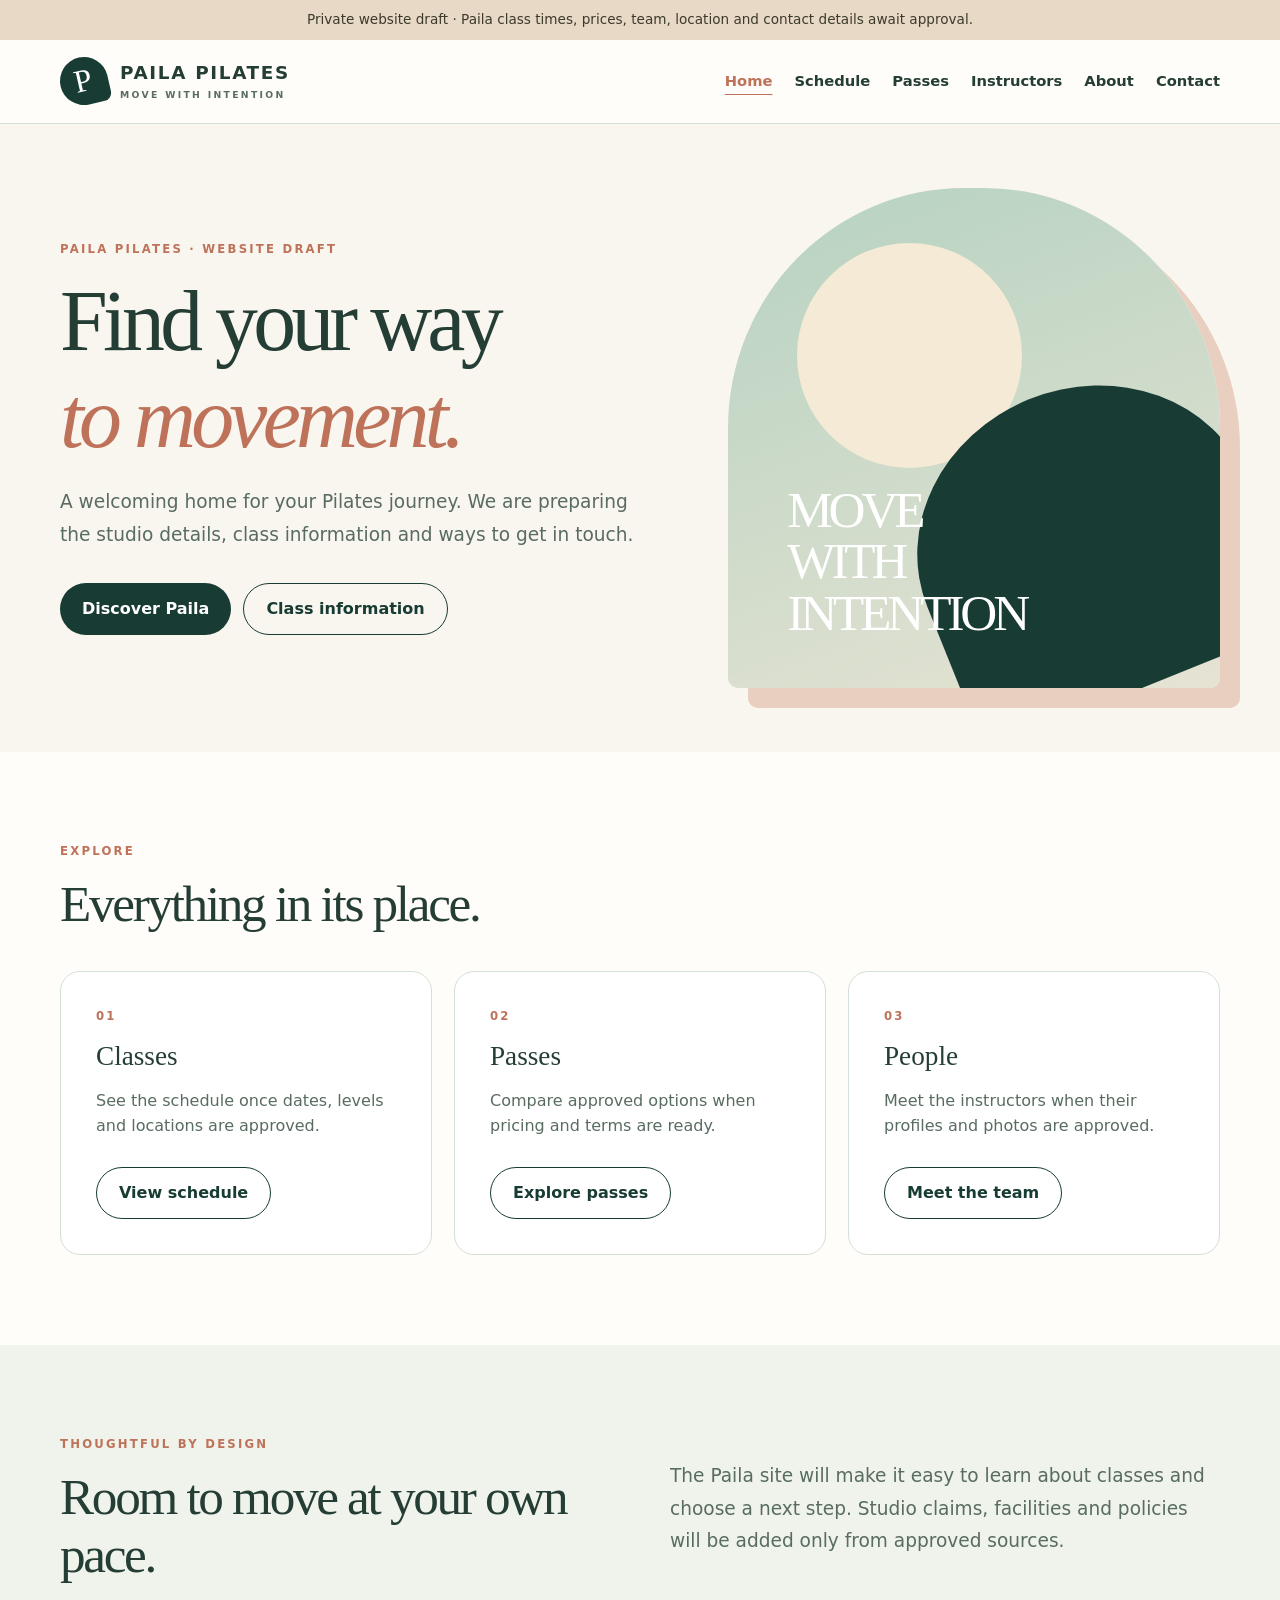
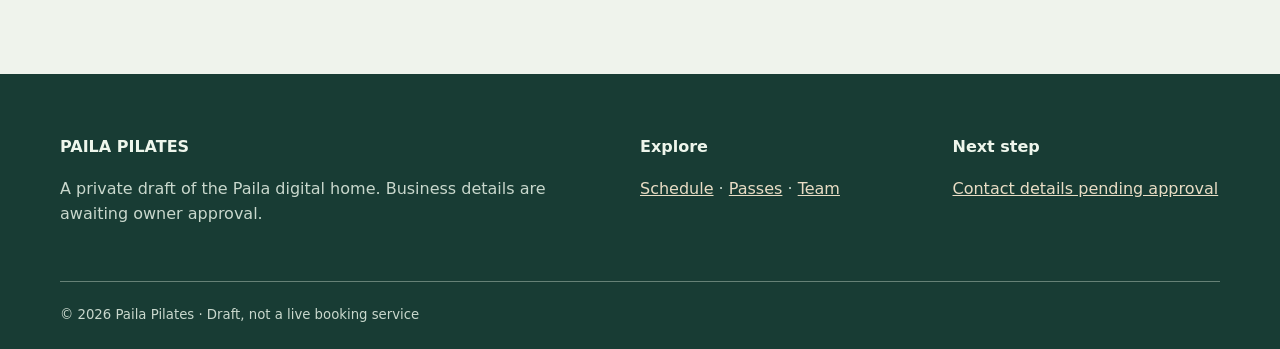
==== index.html @ caf9ebae "Add private Paila Pilates website draft" ====
<!doctype html>
<html lang="en"><head><meta charset="utf-8"><meta name="viewport" content="width=device-width,initial-scale=1"><meta name="description" content="A calm place to begin"><meta name="robots" content="noindex,nofollow"><title>Home | Paila Pilates</title><link rel="stylesheet" href="assets/css/styles.css"><script defer src="data/site-data.js"></script><script defer src="assets/js/shared.js"></script></head><body><a class="skip" href="#main">Skip to content</a><div class="draft-banner" role="status"><div class="wrap">Private website draft · Paila class times, prices, team, location and contact details await approval.</div></div><header class="site-header"><div class="wrap nav"><a class="brand" href="index.html" aria-label="Paila Pilates home"><span class="mark" aria-hidden="true">P</span><span>PAILA <b>PILATES</b><small>MOVE WITH INTENTION</small></span></a><button class="menu" type="button" aria-label="Open menu" aria-controls="navigation" aria-expanded="false">Menu</button><nav id="navigation" aria-label="Main navigation"><a href="index.html" aria-current="page">Home</a><a href="schedule.html">Schedule</a><a href="passes.html">Passes</a><a href="instructors.html">Instructors</a><a href="about.html">About</a><a href="contact.html">Contact</a></nav></div></header><main id="main"><section class="hero"><div class="wrap hero-grid"><div><p class="eyebrow">Paila Pilates · Website draft</p><h1>Find your way<br><em>to movement.</em></h1><p class="lead">A welcoming home for your Pilates journey. We are preparing the studio details, class information and ways to get in touch.</p><div class="actions"><a class="button" href="about.html">Discover Paila</a><a class="button outline" href="schedule.html">Class information</a></div></div><div class="hero-art" aria-hidden="true"><div class="sun"></div><div class="arch"></div><span>MOVE<br>WITH<br>INTENTION</span></div></div></section><section class="section"><div class="wrap"><p class="eyebrow">Explore</p><h2>Everything in its place.</h2><div class="grid three"><article class="card"><p class="eyebrow">01</p><h3>Classes</h3><p>See the schedule once dates, levels and locations are approved.</p><a class="button outline" href="schedule.html">View schedule</a></article><article class="card"><p class="eyebrow">02</p><h3>Passes</h3><p>Compare approved options when pricing and terms are ready.</p><a class="button outline" href="passes.html">Explore passes</a></article><article class="card"><p class="eyebrow">03</p><h3>People</h3><p>Meet the instructors when their profiles and photos are approved.</p><a class="button outline" href="instructors.html">Meet the team</a></article></div></div></section><section class="section wash"><div class="wrap split"><div><p class="eyebrow">Thoughtful by design</p><h2>Room to move at your own pace.</h2></div><p class="lead">The Paila site will make it easy to learn about classes and choose a next step. Studio claims, facilities and policies will be added only from approved sources.</p></div></section></main><footer class="footer"><div class="wrap footer-grid"><div><strong>PAILA PILATES</strong><p>A private draft of the Paila digital home. Business details are awaiting owner approval.</p></div><div><strong>Explore</strong><p><a href="schedule.html">Schedule</a> · <a href="passes.html">Passes</a> · <a href="instructors.html">Team</a></p></div><div><strong>Next step</strong><p><a href="contact.html">Contact details pending approval</a></p></div></div><div class="wrap fine">© <span id="year"></span> Paila Pilates · Draft, not a live booking service</div></footer></body></html>
---- assets/css/styles.css ----
:root{--ink:#253e35;--deep:#183c34;--cream:#f9f6ef;--sage:#dbe9df;--coral:#be7259;--line:#d4dfd6;--muted:#596c60;--max:1160px}*{box-sizing:border-box}html{scroll-behavior:smooth}body{margin:0;background:#fffdf9;color:var(--ink);font-family:system-ui,-apple-system,"Segoe UI",sans-serif;line-height:1.6}a{color:inherit}button{font:inherit}.wrap{width:min(var(--max),calc(100% - 40px));margin:auto}.skip{position:absolute;top:-100px;left:10px;background:var(--deep);color:white;padding:8px;z-index:10}.skip:focus{top:10px}.draft-banner{background:#e8d8c6;color:#3b3a2b;padding:9px 0;font-size:.85rem;text-align:center}.site-header{background:#fffdf9;border-bottom:1px solid var(--line);position:sticky;top:0;z-index:5}.nav{min-height:83px;display:flex;align-items:center;justify-content:space-between;gap:25px}.brand{text-decoration:none;display:flex;align-items:center;gap:12px;font-size:1.15rem;letter-spacing:.09em;font-weight:650;line-height:1.1}.brand b{font-weight:800}.brand small{display:block;font-size:.58rem;letter-spacing:.25em;color:var(--muted);margin-top:7px}.mark{height:48px;width:48px;background:var(--deep);border-radius:50% 50% 8px 50%;color:white;display:grid;place-items:center;font-family:Georgia,serif;font-size:2rem;font-weight:400;transform:rotate(-13deg)}.mark::first-letter{transform:rotate(13deg)}nav{display:flex;gap:22px}nav a{text-decoration:none;font-size:.92rem;font-weight:600}nav a:hover,nav a[aria-current]{color:var(--coral);text-decoration:underline;text-underline-offset:8px}.menu{display:none}.hero{background:var(--cream);overflow:hidden}.hero-grid{min-height:620px;display:grid;grid-template-columns:1fr .85fr;align-items:center;gap:7vw;padding:64px 0}.eyebrow{text-transform:uppercase;letter-spacing:.19em;font-size:.73rem;font-weight:800;color:var(--coral);margin:0 0 15px}h1,h2,h3{line-height:1.13;margin:0;font-family:Georgia,"Times New Roman",serif;font-weight:400}h1{font-size:clamp(3.2rem,6.7vw,6.7rem);letter-spacing:-.055em}h1 em{color:var(--coral);font-weight:400}h2{font-size:clamp(2.2rem,4vw,3.9rem);letter-spacing:-.045em}h3{font-size:1.7rem}.lead{font-size:1.16rem;color:var(--muted);max-width:600px;line-height:1.75}.actions{display:flex;gap:12px;flex-wrap:wrap;margin-top:32px}.button{display:inline-flex;align-items:center;justify-content:center;background:var(--deep);color:white;text-decoration:none;border-radius:100px;padding:12px 22px;font-weight:700;min-height:48px;transition:transform .2s}.button:hover{transform:translateY(-2px)}.button.outline{background:transparent;border:1px solid var(--deep);color:var(--deep)}.hero-art{height:500px;position:relative;background:linear-gradient(160deg,#b6d2c1,#e6e3d3);border-radius:48% 48% 10px 10px;overflow:hidden;box-shadow:20px 20px 0 #e9cfc0}.sun{position:absolute;width:225px;height:225px;left:14%;top:11%;border-radius:50%;background:#f4ead5}.arch{position:absolute;width:70%;height:62%;right:-8%;bottom:-2%;border-radius:50% 50% 0 0;background:var(--deep);transform:rotate(-22deg)}.hero-art span{position:absolute;left:12%;bottom:10%;color:white;font-family:Georgia,serif;font-size:clamp(2rem,4vw,4rem);line-height:1;letter-spacing:-.08em}.section{padding:90px 0}.wash,.page-hero{background:#eff3ec}.page-hero{padding:100px 0 85px}.page-hero h1{font-size:clamp(3rem,6vw,5.5rem)}.grid{display:grid;gap:22px;margin-top:38px}.grid.three{grid-template-columns:repeat(3,minmax(0,1fr))}.grid.two{grid-template-columns:repeat(2,minmax(0,1fr));margin-top:0}.card{background:white;border:1px solid var(--line);padding:35px;border-radius:20px;min-height:260px}.card p:not(.eyebrow){color:var(--muted)}.card .button{margin-top:12px}.split{display:grid;grid-template-columns:1fr 1fr;gap:60px;align-items:center}.footer{background:var(--deep);color:#eef6ec;padding:60px 0 24px}.footer-grid{display:grid;grid-template-columns:2fr 1fr 1fr;gap:45px}.footer p{color:#c9d8cd}.footer a{color:#e9ddc5}.fine{border-top:1px solid #668176;padding-top:22px;margin-top:38px;font-size:.83rem;color:#c9d8cd}@media(max-width:850px){.menu{display:block;background:transparent;border:1px solid var(--ink);border-radius:30px;padding:8px 15px;color:var(--ink)}nav{display:none;position:absolute;top:100%;left:0;right:0;background:#fffdf9;flex-direction:column;padding:25px 7%;box-shadow:0 20px 30px #0002}nav.open{display:flex}.hero-grid{grid-template-columns:1fr;padding-top:64px}.hero-art{height:380px}.grid.three,.grid.two,.split{grid-template-columns:1fr}.footer-grid{grid-template-columns:1fr 1fr}.section{padding:70px 0}}@media(max-width:520px){.footer-grid{grid-template-columns:1fr}.brand{font-size:.94rem}.mark{width:42px;height:42px}.hero-art{height:300px}.card{padding:26px;min-height:0}}
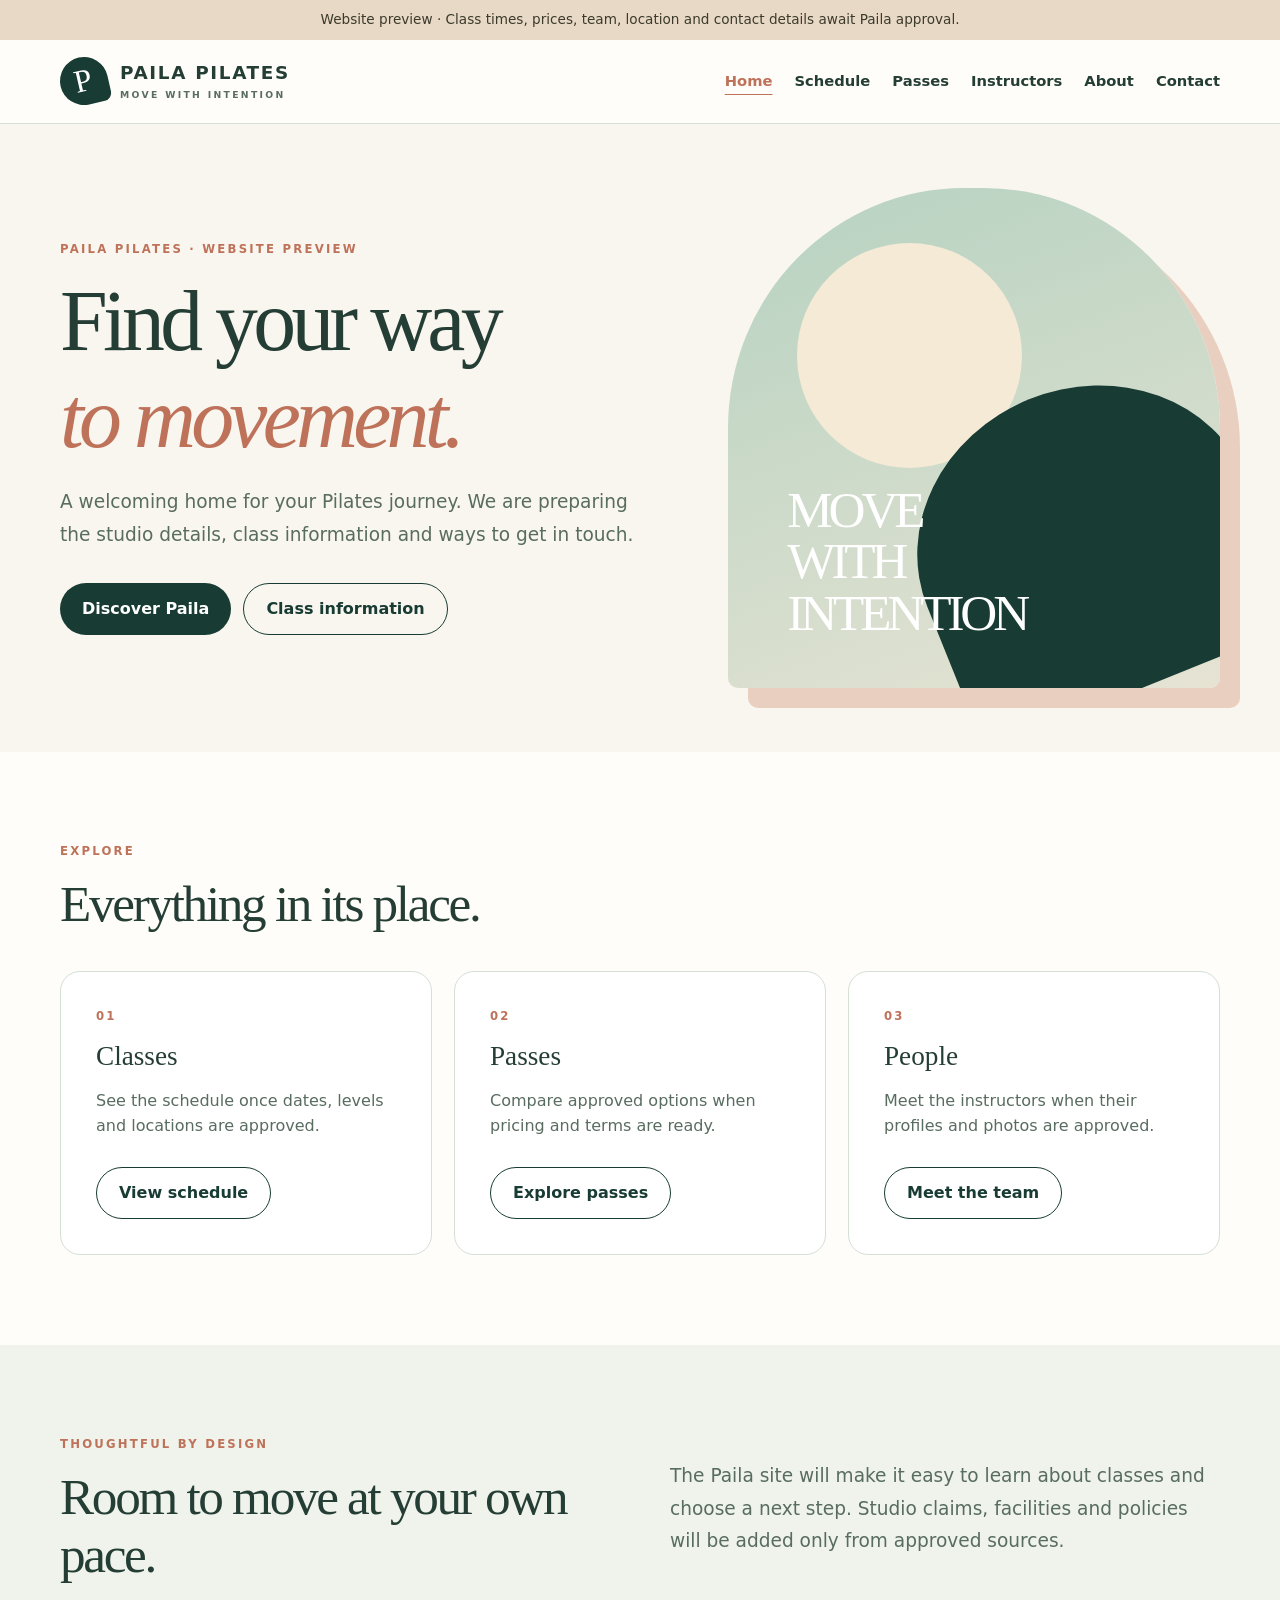
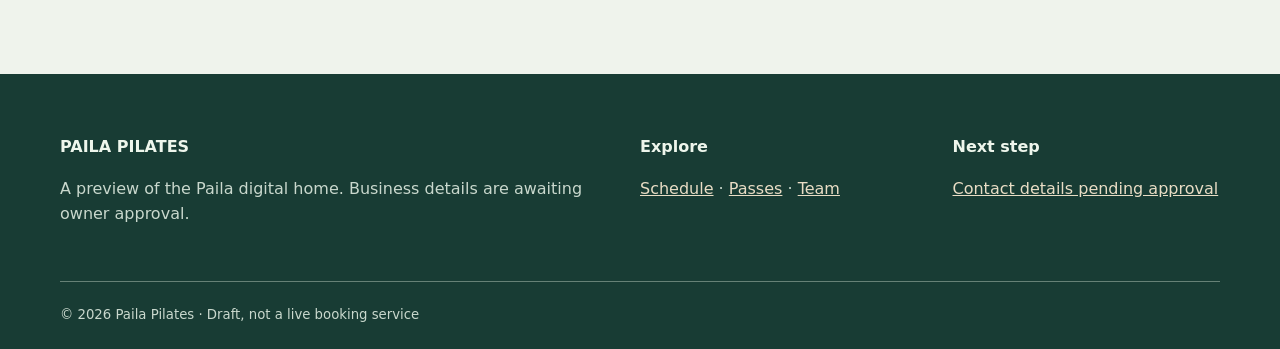
==== commit 4ddf64d0: "Prepare Paila site for public review preview" ====
--- a/index.html
+++ b/index.html
@@ -1,2 +1,2 @@
 <!doctype html>
-<html lang="en"><head><meta charset="utf-8"><meta name="viewport" content="width=device-width,initial-scale=1"><meta name="description" content="A calm place to begin"><meta name="robots" content="noindex,nofollow"><title>Home | Paila Pilates</title><link rel="stylesheet" href="assets/css/styles.css"><script defer src="data/site-data.js"></script><script defer src="assets/js/shared.js"></script></head><body><a class="skip" href="#main">Skip to content</a><div class="draft-banner" role="status"><div class="wrap">Private website draft · Paila class times, prices, team, location and contact details await approval.</div></div><header class="site-header"><div class="wrap nav"><a class="brand" href="index.html" aria-label="Paila Pilates home"><span class="mark" aria-hidden="true">P</span><span>PAILA <b>PILATES</b><small>MOVE WITH INTENTION</small></span></a><button class="menu" type="button" aria-label="Open menu" aria-controls="navigation" aria-expanded="false">Menu</button><nav id="navigation" aria-label="Main navigation"><a href="index.html" aria-current="page">Home</a><a href="schedule.html">Schedule</a><a href="passes.html">Passes</a><a href="instructors.html">Instructors</a><a href="about.html">About</a><a href="contact.html">Contact</a></nav></div></header><main id="main"><section class="hero"><div class="wrap hero-grid"><div><p class="eyebrow">Paila Pilates · Website draft</p><h1>Find your way<br><em>to movement.</em></h1><p class="lead">A welcoming home for your Pilates journey. We are preparing the studio details, class information and ways to get in touch.</p><div class="actions"><a class="button" href="about.html">Discover Paila</a><a class="button outline" href="schedule.html">Class information</a></div></div><div class="hero-art" aria-hidden="true"><div class="sun"></div><div class="arch"></div><span>MOVE<br>WITH<br>INTENTION</span></div></div></section><section class="section"><div class="wrap"><p class="eyebrow">Explore</p><h2>Everything in its place.</h2><div class="grid three"><article class="card"><p class="eyebrow">01</p><h3>Classes</h3><p>See the schedule once dates, levels and locations are approved.</p><a class="button outline" href="schedule.html">View schedule</a></article><article class="card"><p class="eyebrow">02</p><h3>Passes</h3><p>Compare approved options when pricing and terms are ready.</p><a class="button outline" href="passes.html">Explore passes</a></article><article class="card"><p class="eyebrow">03</p><h3>People</h3><p>Meet the instructors when their profiles and photos are approved.</p><a class="button outline" href="instructors.html">Meet the team</a></article></div></div></section><section class="section wash"><div class="wrap split"><div><p class="eyebrow">Thoughtful by design</p><h2>Room to move at your own pace.</h2></div><p class="lead">The Paila site will make it easy to learn about classes and choose a next step. Studio claims, facilities and policies will be added only from approved sources.</p></div></section></main><footer class="footer"><div class="wrap footer-grid"><div><strong>PAILA PILATES</strong><p>A private draft of the Paila digital home. Business details are awaiting owner approval.</p></div><div><strong>Explore</strong><p><a href="schedule.html">Schedule</a> · <a href="passes.html">Passes</a> · <a href="instructors.html">Team</a></p></div><div><strong>Next step</strong><p><a href="contact.html">Contact details pending approval</a></p></div></div><div class="wrap fine">© <span id="year"></span> Paila Pilates · Draft, not a live booking service</div></footer></body></html>
+<html lang="en"><head><meta charset="utf-8"><meta name="viewport" content="width=device-width,initial-scale=1"><meta name="description" content="A calm place to begin"><meta name="robots" content="noindex,nofollow"><title>Home | Paila Pilates</title><link rel="stylesheet" href="assets/css/styles.css"><script defer src="data/site-data.js"></script><script defer src="assets/js/shared.js"></script></head><body><a class="skip" href="#main">Skip to content</a><div class="draft-banner" role="status"><div class="wrap">Website preview · Class times, prices, team, location and contact details await Paila approval.</div></div><header class="site-header"><div class="wrap nav"><a class="brand" href="index.html" aria-label="Paila Pilates home"><span class="mark" aria-hidden="true">P</span><span>PAILA <b>PILATES</b><small>MOVE WITH INTENTION</small></span></a><button class="menu" type="button" aria-label="Open menu" aria-controls="navigation" aria-expanded="false">Menu</button><nav id="navigation" aria-label="Main navigation"><a href="index.html" aria-current="page">Home</a><a href="schedule.html">Schedule</a><a href="passes.html">Passes</a><a href="instructors.html">Instructors</a><a href="about.html">About</a><a href="contact.html">Contact</a></nav></div></header><main id="main"><section class="hero"><div class="wrap hero-grid"><div><p class="eyebrow">Paila Pilates · Website preview</p><h1>Find your way<br><em>to movement.</em></h1><p class="lead">A welcoming home for your Pilates journey. We are preparing the studio details, class information and ways to get in touch.</p><div class="actions"><a class="button" href="about.html">Discover Paila</a><a class="button outline" href="schedule.html">Class information</a></div></div><div class="hero-art" aria-hidden="true"><div class="sun"></div><div class="arch"></div><span>MOVE<br>WITH<br>INTENTION</span></div></div></section><section class="section"><div class="wrap"><p class="eyebrow">Explore</p><h2>Everything in its place.</h2><div class="grid three"><article class="card"><p class="eyebrow">01</p><h3>Classes</h3><p>See the schedule once dates, levels and locations are approved.</p><a class="button outline" href="schedule.html">View schedule</a></article><article class="card"><p class="eyebrow">02</p><h3>Passes</h3><p>Compare approved options when pricing and terms are ready.</p><a class="button outline" href="passes.html">Explore passes</a></article><article class="card"><p class="eyebrow">03</p><h3>People</h3><p>Meet the instructors when their profiles and photos are approved.</p><a class="button outline" href="instructors.html">Meet the team</a></article></div></div></section><section class="section wash"><div class="wrap split"><div><p class="eyebrow">Thoughtful by design</p><h2>Room to move at your own pace.</h2></div><p class="lead">The Paila site will make it easy to learn about classes and choose a next step. Studio claims, facilities and policies will be added only from approved sources.</p></div></section></main><footer class="footer"><div class="wrap footer-grid"><div><strong>PAILA PILATES</strong><p>A preview of the Paila digital home. Business details are awaiting owner approval.</p></div><div><strong>Explore</strong><p><a href="schedule.html">Schedule</a> · <a href="passes.html">Passes</a> · <a href="instructors.html">Team</a></p></div><div><strong>Next step</strong><p><a href="contact.html">Contact details pending approval</a></p></div></div><div class="wrap fine">© <span id="year"></span> Paila Pilates · Draft, not a live booking service</div></footer></body></html>
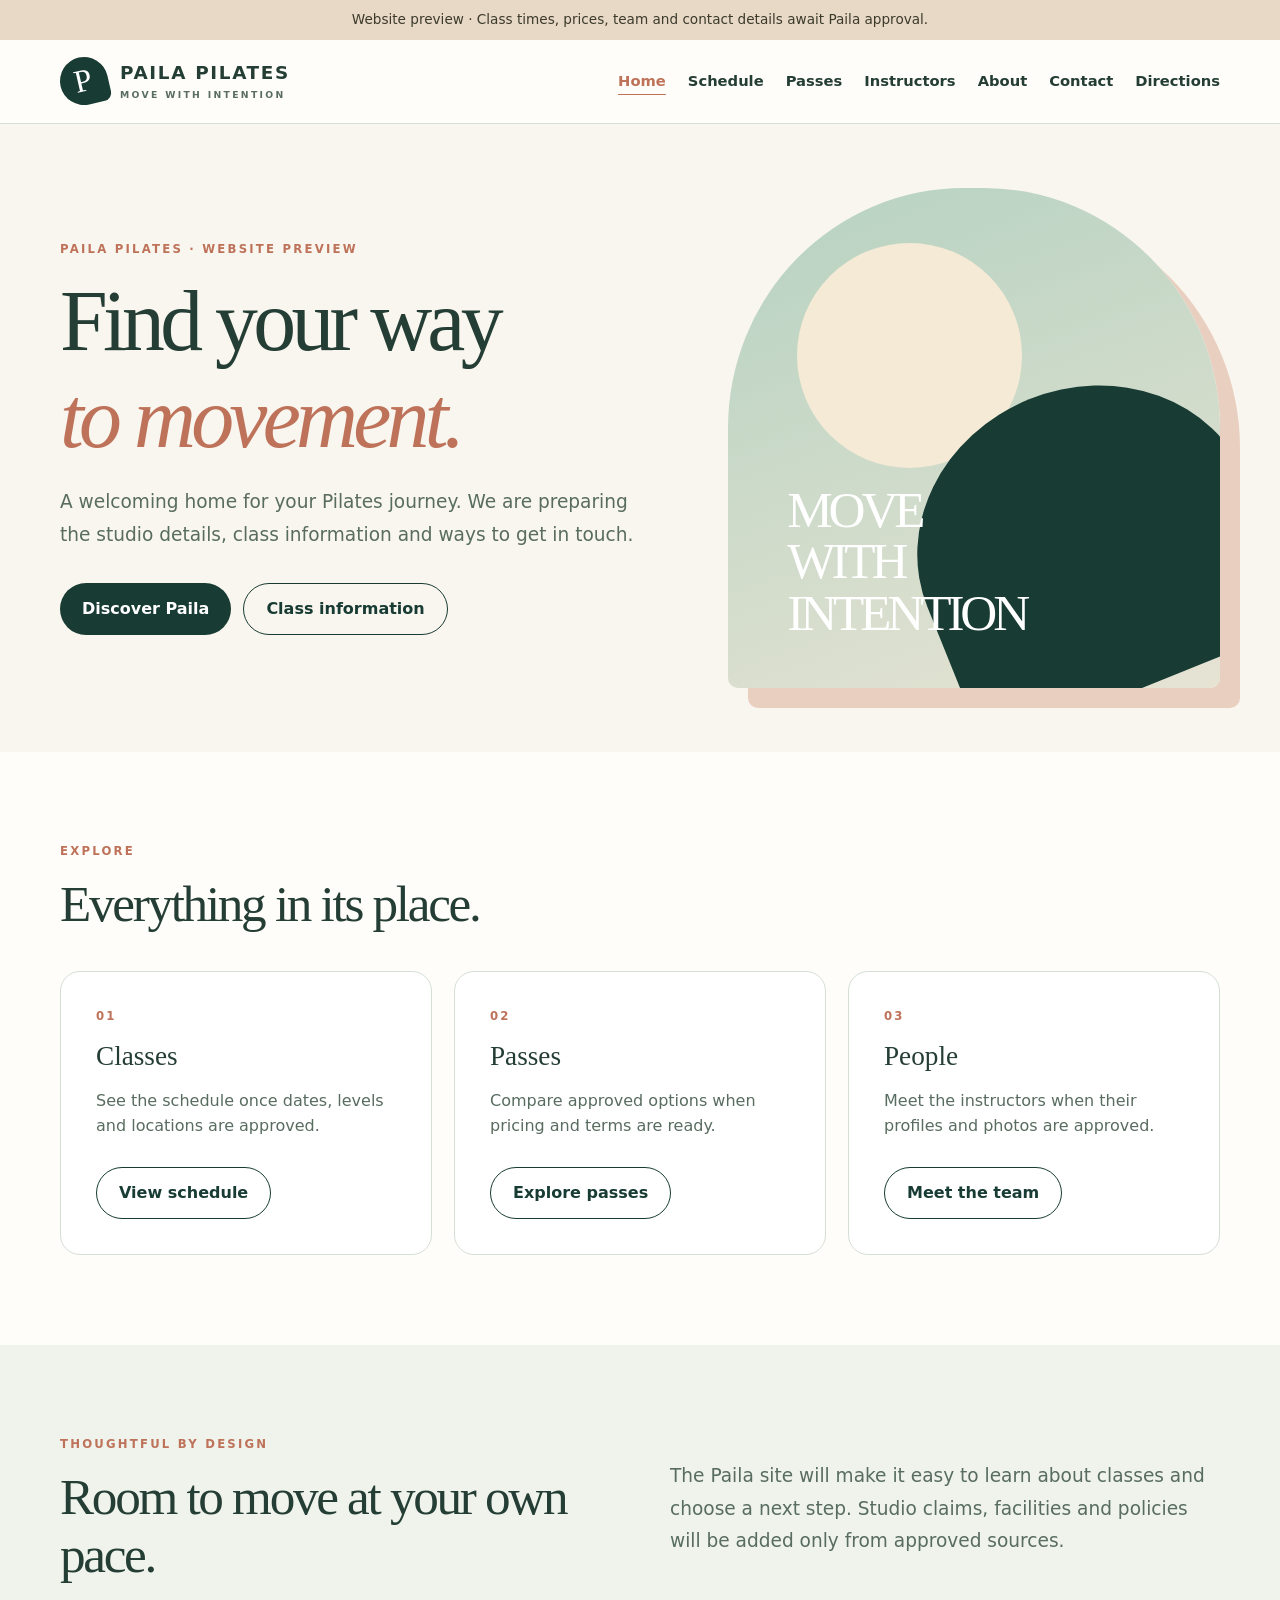
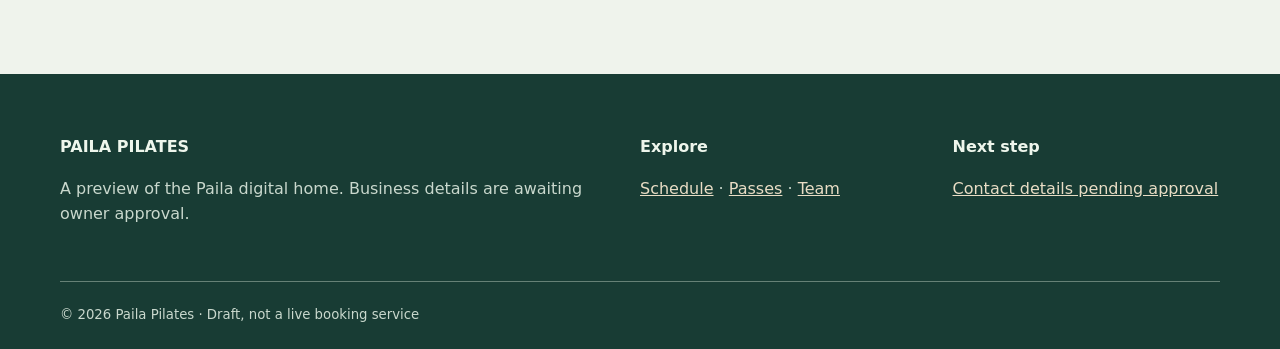
==== commit 485e0627: "Add customer directions page for Paila map pin" ====
--- a/index.html
+++ b/index.html
@@ -1,2 +1,2 @@
 <!doctype html>
-<html lang="en"><head><meta charset="utf-8"><meta name="viewport" content="width=device-width,initial-scale=1"><meta name="description" content="A calm place to begin"><meta name="robots" content="noindex,nofollow"><title>Home | Paila Pilates</title><link rel="stylesheet" href="assets/css/styles.css"><script defer src="data/site-data.js"></script><script defer src="assets/js/shared.js"></script></head><body><a class="skip" href="#main">Skip to content</a><div class="draft-banner" role="status"><div class="wrap">Website preview · Class times, prices, team, location and contact details await Paila approval.</div></div><header class="site-header"><div class="wrap nav"><a class="brand" href="index.html" aria-label="Paila Pilates home"><span class="mark" aria-hidden="true">P</span><span>PAILA <b>PILATES</b><small>MOVE WITH INTENTION</small></span></a><button class="menu" type="button" aria-label="Open menu" aria-controls="navigation" aria-expanded="false">Menu</button><nav id="navigation" aria-label="Main navigation"><a href="index.html" aria-current="page">Home</a><a href="schedule.html">Schedule</a><a href="passes.html">Passes</a><a href="instructors.html">Instructors</a><a href="about.html">About</a><a href="contact.html">Contact</a></nav></div></header><main id="main"><section class="hero"><div class="wrap hero-grid"><div><p class="eyebrow">Paila Pilates · Website preview</p><h1>Find your way<br><em>to movement.</em></h1><p class="lead">A welcoming home for your Pilates journey. We are preparing the studio details, class information and ways to get in touch.</p><div class="actions"><a class="button" href="about.html">Discover Paila</a><a class="button outline" href="schedule.html">Class information</a></div></div><div class="hero-art" aria-hidden="true"><div class="sun"></div><div class="arch"></div><span>MOVE<br>WITH<br>INTENTION</span></div></div></section><section class="section"><div class="wrap"><p class="eyebrow">Explore</p><h2>Everything in its place.</h2><div class="grid three"><article class="card"><p class="eyebrow">01</p><h3>Classes</h3><p>See the schedule once dates, levels and locations are approved.</p><a class="button outline" href="schedule.html">View schedule</a></article><article class="card"><p class="eyebrow">02</p><h3>Passes</h3><p>Compare approved options when pricing and terms are ready.</p><a class="button outline" href="passes.html">Explore passes</a></article><article class="card"><p class="eyebrow">03</p><h3>People</h3><p>Meet the instructors when their profiles and photos are approved.</p><a class="button outline" href="instructors.html">Meet the team</a></article></div></div></section><section class="section wash"><div class="wrap split"><div><p class="eyebrow">Thoughtful by design</p><h2>Room to move at your own pace.</h2></div><p class="lead">The Paila site will make it easy to learn about classes and choose a next step. Studio claims, facilities and policies will be added only from approved sources.</p></div></section></main><footer class="footer"><div class="wrap footer-grid"><div><strong>PAILA PILATES</strong><p>A preview of the Paila digital home. Business details are awaiting owner approval.</p></div><div><strong>Explore</strong><p><a href="schedule.html">Schedule</a> · <a href="passes.html">Passes</a> · <a href="instructors.html">Team</a></p></div><div><strong>Next step</strong><p><a href="contact.html">Contact details pending approval</a></p></div></div><div class="wrap fine">© <span id="year"></span> Paila Pilates · Draft, not a live booking service</div></footer></body></html>
+<html lang="en"><head><meta charset="utf-8"><meta name="viewport" content="width=device-width,initial-scale=1"><meta name="description" content="A calm place to begin"><meta name="robots" content="noindex,nofollow"><title>Home | Paila Pilates</title><link rel="stylesheet" href="assets/css/styles.css"><script defer src="data/site-data.js"></script><script defer src="assets/js/shared.js"></script></head><body><a class="skip" href="#main">Skip to content</a><div class="draft-banner" role="status"><div class="wrap">Website preview · Class times, prices, team and contact details await Paila approval.</div></div><header class="site-header"><div class="wrap nav"><a class="brand" href="index.html" aria-label="Paila Pilates home"><span class="mark" aria-hidden="true">P</span><span>PAILA <b>PILATES</b><small>MOVE WITH INTENTION</small></span></a><button class="menu" type="button" aria-label="Open menu" aria-controls="navigation" aria-expanded="false">Menu</button><nav id="navigation" aria-label="Main navigation"><a href="index.html" aria-current="page">Home</a><a href="schedule.html">Schedule</a><a href="passes.html">Passes</a><a href="instructors.html">Instructors</a><a href="about.html">About</a><a href="contact.html">Contact</a><a href="directions.html">Directions</a></nav></div></header><main id="main"><section class="hero"><div class="wrap hero-grid"><div><p class="eyebrow">Paila Pilates · Website preview</p><h1>Find your way<br><em>to movement.</em></h1><p class="lead">A welcoming home for your Pilates journey. We are preparing the studio details, class information and ways to get in touch.</p><div class="actions"><a class="button" href="about.html">Discover Paila</a><a class="button outline" href="schedule.html">Class information</a></div></div><div class="hero-art" aria-hidden="true"><div class="sun"></div><div class="arch"></div><span>MOVE<br>WITH<br>INTENTION</span></div></div></section><section class="section"><div class="wrap"><p class="eyebrow">Explore</p><h2>Everything in its place.</h2><div class="grid three"><article class="card"><p class="eyebrow">01</p><h3>Classes</h3><p>See the schedule once dates, levels and locations are approved.</p><a class="button outline" href="schedule.html">View schedule</a></article><article class="card"><p class="eyebrow">02</p><h3>Passes</h3><p>Compare approved options when pricing and terms are ready.</p><a class="button outline" href="passes.html">Explore passes</a></article><article class="card"><p class="eyebrow">03</p><h3>People</h3><p>Meet the instructors when their profiles and photos are approved.</p><a class="button outline" href="instructors.html">Meet the team</a></article></div></div></section><section class="section wash"><div class="wrap split"><div><p class="eyebrow">Thoughtful by design</p><h2>Room to move at your own pace.</h2></div><p class="lead">The Paila site will make it easy to learn about classes and choose a next step. Studio claims, facilities and policies will be added only from approved sources.</p></div></section></main><footer class="footer"><div class="wrap footer-grid"><div><strong>PAILA PILATES</strong><p>A preview of the Paila digital home. Business details are awaiting owner approval.</p></div><div><strong>Explore</strong><p><a href="schedule.html">Schedule</a> · <a href="passes.html">Passes</a> · <a href="instructors.html">Team</a></p></div><div><strong>Next step</strong><p><a href="contact.html">Contact details pending approval</a></p></div></div><div class="wrap fine">© <span id="year"></span> Paila Pilates · Draft, not a live booking service</div></footer></body></html>
--- a/assets/css/styles.css
+++ b/assets/css/styles.css
@@ -1 +1,3 @@
 :root{--ink:#253e35;--deep:#183c34;--cream:#f9f6ef;--sage:#dbe9df;--coral:#be7259;--line:#d4dfd6;--muted:#596c60;--max:1160px}*{box-sizing:border-box}html{scroll-behavior:smooth}body{margin:0;background:#fffdf9;color:var(--ink);font-family:system-ui,-apple-system,"Segoe UI",sans-serif;line-height:1.6}a{color:inherit}button{font:inherit}.wrap{width:min(var(--max),calc(100% - 40px));margin:auto}.skip{position:absolute;top:-100px;left:10px;background:var(--deep);color:white;padding:8px;z-index:10}.skip:focus{top:10px}.draft-banner{background:#e8d8c6;color:#3b3a2b;padding:9px 0;font-size:.85rem;text-align:center}.site-header{background:#fffdf9;border-bottom:1px solid var(--line);position:sticky;top:0;z-index:5}.nav{min-height:83px;display:flex;align-items:center;justify-content:space-between;gap:25px}.brand{text-decoration:none;display:flex;align-items:center;gap:12px;font-size:1.15rem;letter-spacing:.09em;font-weight:650;line-height:1.1}.brand b{font-weight:800}.brand small{display:block;font-size:.58rem;letter-spacing:.25em;color:var(--muted);margin-top:7px}.mark{height:48px;width:48px;background:var(--deep);border-radius:50% 50% 8px 50%;color:white;display:grid;place-items:center;font-family:Georgia,serif;font-size:2rem;font-weight:400;transform:rotate(-13deg)}.mark::first-letter{transform:rotate(13deg)}nav{display:flex;gap:22px}nav a{text-decoration:none;font-size:.92rem;font-weight:600}nav a:hover,nav a[aria-current]{color:var(--coral);text-decoration:underline;text-underline-offset:8px}.menu{display:none}.hero{background:var(--cream);overflow:hidden}.hero-grid{min-height:620px;display:grid;grid-template-columns:1fr .85fr;align-items:center;gap:7vw;padding:64px 0}.eyebrow{text-transform:uppercase;letter-spacing:.19em;font-size:.73rem;font-weight:800;color:var(--coral);margin:0 0 15px}h1,h2,h3{line-height:1.13;margin:0;font-family:Georgia,"Times New Roman",serif;font-weight:400}h1{font-size:clamp(3.2rem,6.7vw,6.7rem);letter-spacing:-.055em}h1 em{color:var(--coral);font-weight:400}h2{font-size:clamp(2.2rem,4vw,3.9rem);letter-spacing:-.045em}h3{font-size:1.7rem}.lead{font-size:1.16rem;color:var(--muted);max-width:600px;line-height:1.75}.actions{display:flex;gap:12px;flex-wrap:wrap;margin-top:32px}.button{display:inline-flex;align-items:center;justify-content:center;background:var(--deep);color:white;text-decoration:none;border-radius:100px;padding:12px 22px;font-weight:700;min-height:48px;transition:transform .2s}.button:hover{transform:translateY(-2px)}.button.outline{background:transparent;border:1px solid var(--deep);color:var(--deep)}.hero-art{height:500px;position:relative;background:linear-gradient(160deg,#b6d2c1,#e6e3d3);border-radius:48% 48% 10px 10px;overflow:hidden;box-shadow:20px 20px 0 #e9cfc0}.sun{position:absolute;width:225px;height:225px;left:14%;top:11%;border-radius:50%;background:#f4ead5}.arch{position:absolute;width:70%;height:62%;right:-8%;bottom:-2%;border-radius:50% 50% 0 0;background:var(--deep);transform:rotate(-22deg)}.hero-art span{position:absolute;left:12%;bottom:10%;color:white;font-family:Georgia,serif;font-size:clamp(2rem,4vw,4rem);line-height:1;letter-spacing:-.08em}.section{padding:90px 0}.wash,.page-hero{background:#eff3ec}.page-hero{padding:100px 0 85px}.page-hero h1{font-size:clamp(3rem,6vw,5.5rem)}.grid{display:grid;gap:22px;margin-top:38px}.grid.three{grid-template-columns:repeat(3,minmax(0,1fr))}.grid.two{grid-template-columns:repeat(2,minmax(0,1fr));margin-top:0}.card{background:white;border:1px solid var(--line);padding:35px;border-radius:20px;min-height:260px}.card p:not(.eyebrow){color:var(--muted)}.card .button{margin-top:12px}.split{display:grid;grid-template-columns:1fr 1fr;gap:60px;align-items:center}.footer{background:var(--deep);color:#eef6ec;padding:60px 0 24px}.footer-grid{display:grid;grid-template-columns:2fr 1fr 1fr;gap:45px}.footer p{color:#c9d8cd}.footer a{color:#e9ddc5}.fine{border-top:1px solid #668176;padding-top:22px;margin-top:38px;font-size:.83rem;color:#c9d8cd}@media(max-width:850px){.menu{display:block;background:transparent;border:1px solid var(--ink);border-radius:30px;padding:8px 15px;color:var(--ink)}nav{display:none;position:absolute;top:100%;left:0;right:0;background:#fffdf9;flex-direction:column;padding:25px 7%;box-shadow:0 20px 30px #0002}nav.open{display:flex}.hero-grid{grid-template-columns:1fr;padding-top:64px}.hero-art{height:380px}.grid.three,.grid.two,.split{grid-template-columns:1fr}.footer-grid{grid-template-columns:1fr 1fr}.section{padding:70px 0}}@media(max-width:520px){.footer-grid{grid-template-columns:1fr}.brand{font-size:.94rem}.mark{width:42px;height:42px}.hero-art{height:300px}.card{padding:26px;min-height:0}}
+
+.sr-only{position:absolute;width:1px;height:1px;padding:0;margin:-1px;overflow:hidden;clip:rect(0,0,0,0);white-space:nowrap;border:0}.directions-grid{display:grid;grid-template-columns:minmax(0,.8fr) minmax(0,1.2fr);align-items:center;gap:52px}.map-shell{border:1px solid var(--line);background:var(--sage);border-radius:20px;overflow:hidden;min-height:420px}.map-shell iframe{display:block;width:100%;height:420px;border:0}@media(max-width:850px){.directions-grid{grid-template-columns:1fr;gap:32px}.map-shell,.map-shell iframe{min-height:360px;height:360px}}
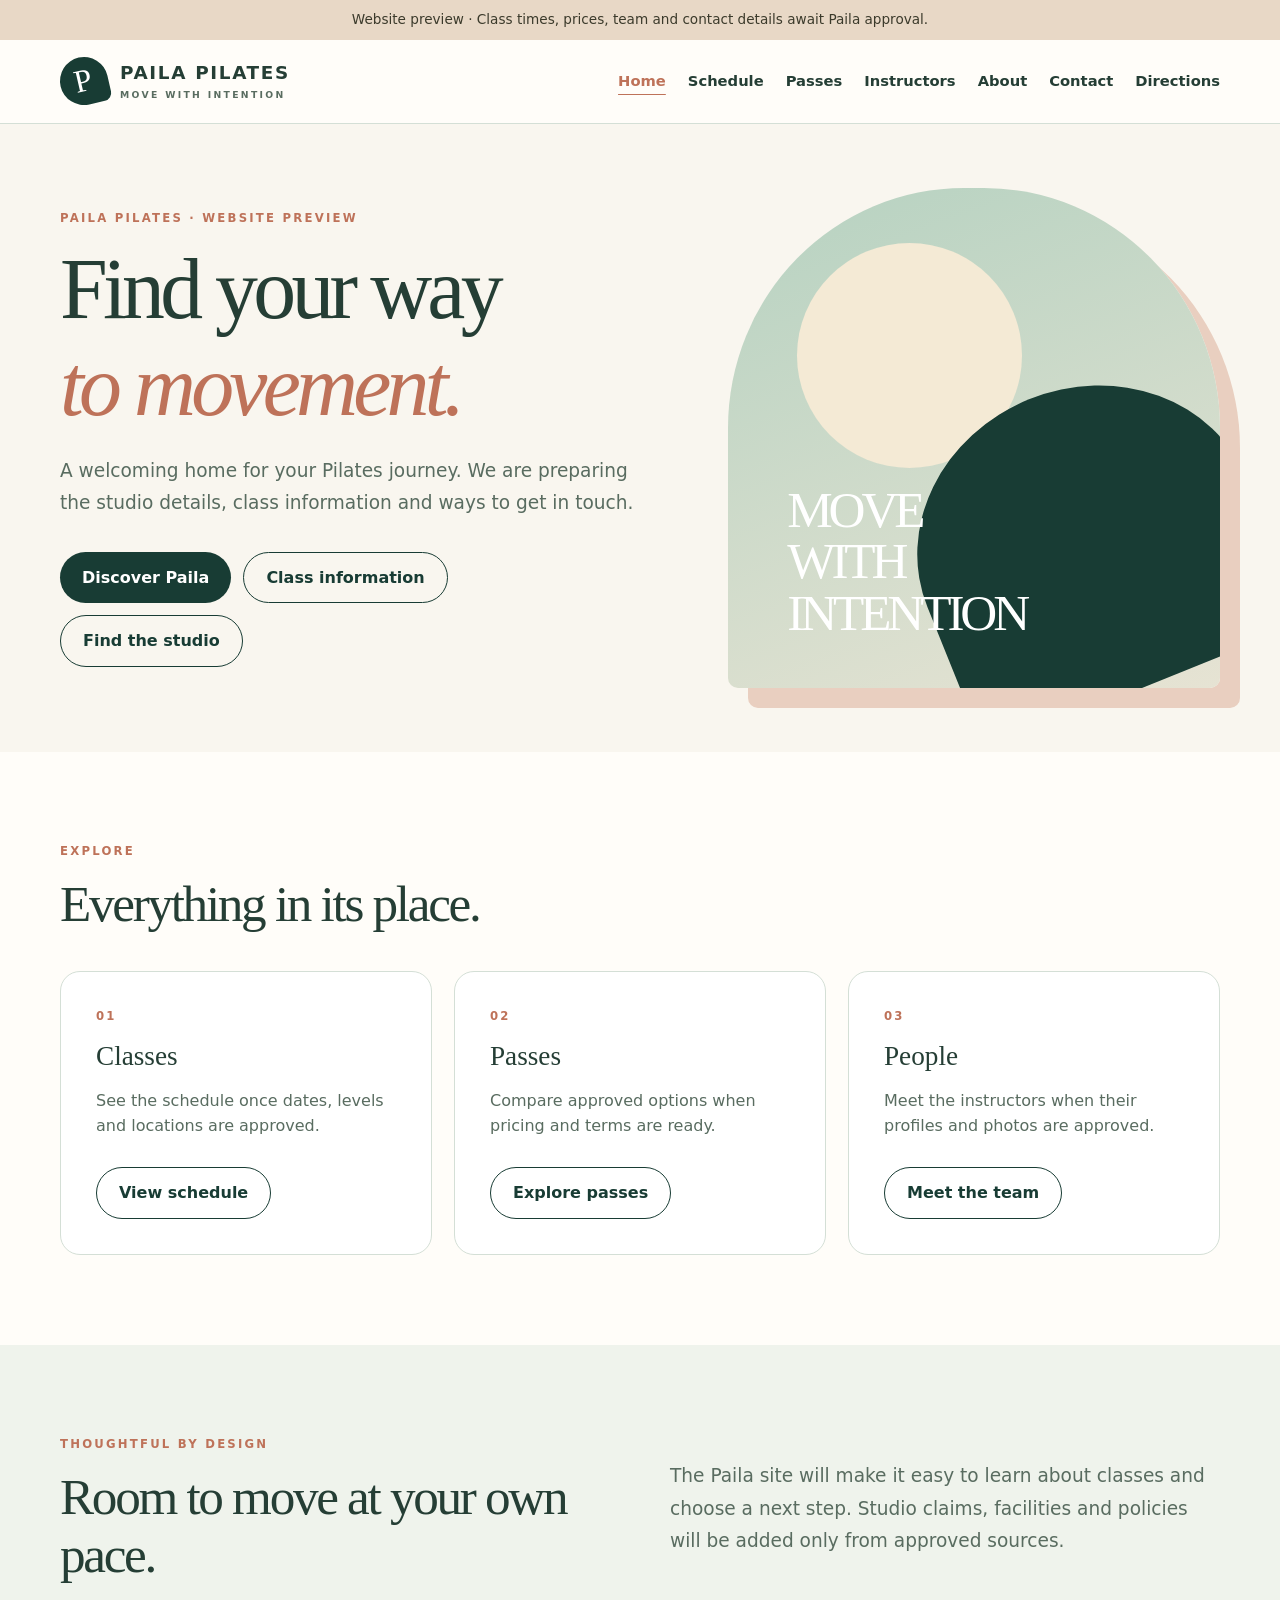
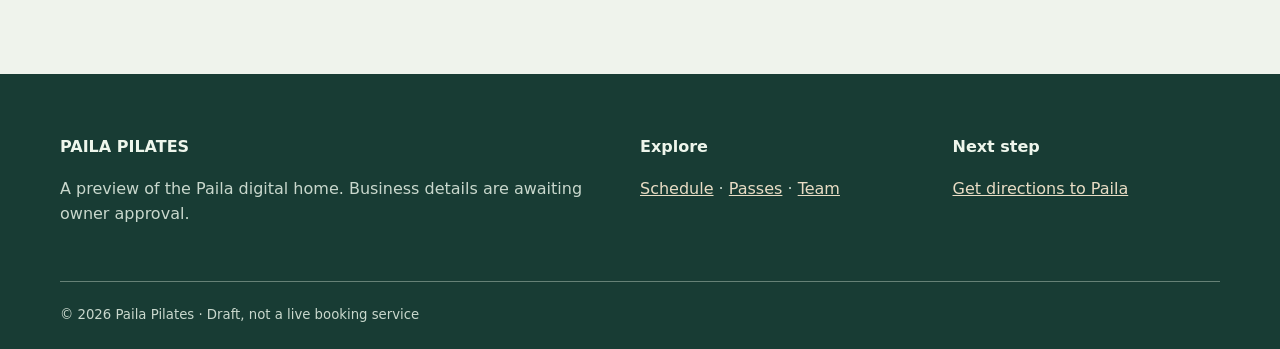
==== commit 9d52b1c1: "Make approved Paila directions visible on homepage" ====
--- a/index.html
+++ b/index.html
@@ -1,2 +1,2 @@
 <!doctype html>
-<html lang="en"><head><meta charset="utf-8"><meta name="viewport" content="width=device-width,initial-scale=1"><meta name="description" content="A calm place to begin"><meta name="robots" content="noindex,nofollow"><title>Home | Paila Pilates</title><link rel="stylesheet" href="assets/css/styles.css"><script defer src="data/site-data.js"></script><script defer src="assets/js/shared.js"></script></head><body><a class="skip" href="#main">Skip to content</a><div class="draft-banner" role="status"><div class="wrap">Website preview · Class times, prices, team and contact details await Paila approval.</div></div><header class="site-header"><div class="wrap nav"><a class="brand" href="index.html" aria-label="Paila Pilates home"><span class="mark" aria-hidden="true">P</span><span>PAILA <b>PILATES</b><small>MOVE WITH INTENTION</small></span></a><button class="menu" type="button" aria-label="Open menu" aria-controls="navigation" aria-expanded="false">Menu</button><nav id="navigation" aria-label="Main navigation"><a href="index.html" aria-current="page">Home</a><a href="schedule.html">Schedule</a><a href="passes.html">Passes</a><a href="instructors.html">Instructors</a><a href="about.html">About</a><a href="contact.html">Contact</a><a href="directions.html">Directions</a></nav></div></header><main id="main"><section class="hero"><div class="wrap hero-grid"><div><p class="eyebrow">Paila Pilates · Website preview</p><h1>Find your way<br><em>to movement.</em></h1><p class="lead">A welcoming home for your Pilates journey. We are preparing the studio details, class information and ways to get in touch.</p><div class="actions"><a class="button" href="about.html">Discover Paila</a><a class="button outline" href="schedule.html">Class information</a></div></div><div class="hero-art" aria-hidden="true"><div class="sun"></div><div class="arch"></div><span>MOVE<br>WITH<br>INTENTION</span></div></div></section><section class="section"><div class="wrap"><p class="eyebrow">Explore</p><h2>Everything in its place.</h2><div class="grid three"><article class="card"><p class="eyebrow">01</p><h3>Classes</h3><p>See the schedule once dates, levels and locations are approved.</p><a class="button outline" href="schedule.html">View schedule</a></article><article class="card"><p class="eyebrow">02</p><h3>Passes</h3><p>Compare approved options when pricing and terms are ready.</p><a class="button outline" href="passes.html">Explore passes</a></article><article class="card"><p class="eyebrow">03</p><h3>People</h3><p>Meet the instructors when their profiles and photos are approved.</p><a class="button outline" href="instructors.html">Meet the team</a></article></div></div></section><section class="section wash"><div class="wrap split"><div><p class="eyebrow">Thoughtful by design</p><h2>Room to move at your own pace.</h2></div><p class="lead">The Paila site will make it easy to learn about classes and choose a next step. Studio claims, facilities and policies will be added only from approved sources.</p></div></section></main><footer class="footer"><div class="wrap footer-grid"><div><strong>PAILA PILATES</strong><p>A preview of the Paila digital home. Business details are awaiting owner approval.</p></div><div><strong>Explore</strong><p><a href="schedule.html">Schedule</a> · <a href="passes.html">Passes</a> · <a href="instructors.html">Team</a></p></div><div><strong>Next step</strong><p><a href="contact.html">Contact details pending approval</a></p></div></div><div class="wrap fine">© <span id="year"></span> Paila Pilates · Draft, not a live booking service</div></footer></body></html>
+<html lang="en"><head><meta charset="utf-8"><meta name="viewport" content="width=device-width,initial-scale=1"><meta name="description" content="A calm place to begin"><meta name="robots" content="noindex,nofollow"><title>Home | Paila Pilates</title><link rel="stylesheet" href="assets/css/styles.css"><script defer src="data/site-data.js"></script><script defer src="assets/js/shared.js"></script></head><body><a class="skip" href="#main">Skip to content</a><div class="draft-banner" role="status"><div class="wrap">Website preview · Class times, prices, team and contact details await Paila approval.</div></div><header class="site-header"><div class="wrap nav"><a class="brand" href="index.html" aria-label="Paila Pilates home"><span class="mark" aria-hidden="true">P</span><span>PAILA <b>PILATES</b><small>MOVE WITH INTENTION</small></span></a><button class="menu" type="button" aria-label="Open menu" aria-controls="navigation" aria-expanded="false">Menu</button><nav id="navigation" aria-label="Main navigation"><a href="index.html" aria-current="page">Home</a><a href="schedule.html">Schedule</a><a href="passes.html">Passes</a><a href="instructors.html">Instructors</a><a href="about.html">About</a><a href="contact.html">Contact</a><a href="directions.html">Directions</a></nav></div></header><main id="main"><section class="hero"><div class="wrap hero-grid"><div><p class="eyebrow">Paila Pilates · Website preview</p><h1>Find your way<br><em>to movement.</em></h1><p class="lead">A welcoming home for your Pilates journey. We are preparing the studio details, class information and ways to get in touch.</p><div class="actions"><a class="button" href="about.html">Discover Paila</a><a class="button outline" href="schedule.html">Class information</a><a class="button outline" href="directions.html">Find the studio</a></div></div><div class="hero-art" aria-hidden="true"><div class="sun"></div><div class="arch"></div><span>MOVE<br>WITH<br>INTENTION</span></div></div></section><section class="section"><div class="wrap"><p class="eyebrow">Explore</p><h2>Everything in its place.</h2><div class="grid three"><article class="card"><p class="eyebrow">01</p><h3>Classes</h3><p>See the schedule once dates, levels and locations are approved.</p><a class="button outline" href="schedule.html">View schedule</a></article><article class="card"><p class="eyebrow">02</p><h3>Passes</h3><p>Compare approved options when pricing and terms are ready.</p><a class="button outline" href="passes.html">Explore passes</a></article><article class="card"><p class="eyebrow">03</p><h3>People</h3><p>Meet the instructors when their profiles and photos are approved.</p><a class="button outline" href="instructors.html">Meet the team</a></article></div></div></section><section class="section wash"><div class="wrap split"><div><p class="eyebrow">Thoughtful by design</p><h2>Room to move at your own pace.</h2></div><p class="lead">The Paila site will make it easy to learn about classes and choose a next step. Studio claims, facilities and policies will be added only from approved sources.</p></div></section></main><footer class="footer"><div class="wrap footer-grid"><div><strong>PAILA PILATES</strong><p>A preview of the Paila digital home. Business details are awaiting owner approval.</p></div><div><strong>Explore</strong><p><a href="schedule.html">Schedule</a> · <a href="passes.html">Passes</a> · <a href="instructors.html">Team</a></p></div><div><strong>Next step</strong><p><a href="directions.html">Get directions to Paila</a></p></div></div><div class="wrap fine">© <span id="year"></span> Paila Pilates · Draft, not a live booking service</div></footer></body></html>
